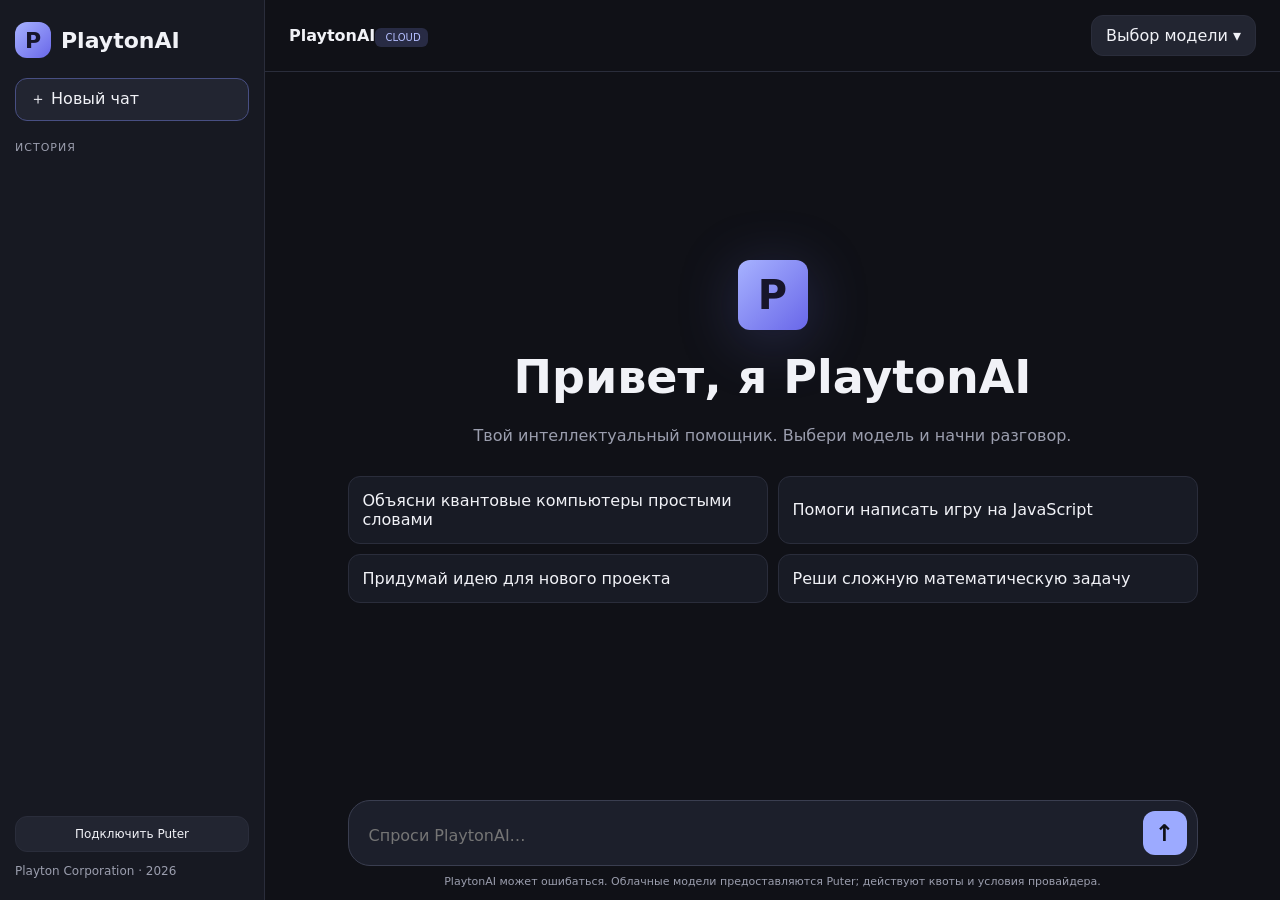
==== index.html @ f28744fa "Initial PlaytonAI web app" ====
<!doctype html>
<html lang="ru">
<head>
<meta charset="utf-8">
<meta name="viewport" content="width=device-width, initial-scale=1">
<meta name="theme-color" content="#101117">
<title>PlaytonAI — интеллектуальный помощник</title>
<link rel="stylesheet" href="style.css">
<script src="https://js.puter.com/v2/"></script>
<script defer src="app.js"></script>
</head>
<body>
<aside id="sidebar">
  <a class="brand" href="./"><span class="logo">P</span> PlaytonAI</a>
  <button id="newChat" class="new">＋ Новый чат</button>
  <small class="label">ИСТОРИЯ</small>
  <div id="history"></div>
  <footer><button id="connect">Подключить Puter</button><span>Playton Corporation · 2026</span></footer>
</aside>
<main>
  <header><button id="menu" aria-label="Меню">☰</button><div><strong>PlaytonAI</strong><span class="version"> CLOUD</span></div><button id="models" title="Выбрать модель">Выбор модели ▾</button></header>
  <div id="conversation" aria-live="polite"></div>
  <section class="composer">
    <div id="status" role="status"></div>
    <form id="form"><textarea id="prompt" rows="1" placeholder="Спроси PlaytonAI…" aria-label="Сообщение" required></textarea><button type="submit" id="send" aria-label="Отправить">↑</button><button type="button" id="stop" hidden>Стоп</button></form>
    <p>PlaytonAI может ошибаться. Облачные модели предоставляются Puter; действуют квоты и условия провайдера.</p>
  </section>
</main>
<dialog id="catalog">
  <div class="dialog-head"><h2>Каталог моделей</h2><button id="close">×</button></div>
  <p id="catalogStatus">Загрузка каталога…</p>
  <input type="search" id="filter" placeholder="Поиск модели или провайдера" aria-label="Поиск модели">
  <div id="modelList"></div>
</dialog>
</body>
</html>
---- style.css ----
:root{color-scheme:dark;--bg:#101117;--panel:#171922;--line:#2a2d3b;--text:#f1f2f7;--muted:#9b9eae;--accent:#9caaff;font-family:Inter,system-ui,-apple-system,sans-serif}*{box-sizing:border-box}body{margin:0;background:var(--bg);color:var(--text);display:flex;height:100dvh;overflow:hidden}button,input,textarea{font:inherit}button{cursor:pointer;border:1px solid var(--line);border-radius:12px;color:var(--text);background:#222531;padding:10px 14px}button:hover{background:#303649}button:disabled{opacity:.5;cursor:wait}#sidebar{width:265px;flex-shrink:0;background:var(--panel);padding:22px 15px;display:flex;flex-direction:column;gap:20px;border-right:1px solid var(--line)}.brand{display:flex;align-items:center;gap:10px;text-decoration:none;color:var(--text);font-weight:800;font-size:22px}.logo{display:grid;place-items:center;width:36px;height:36px;background:linear-gradient(135deg,#a7b2ff,#6967e9);color:#17152b;border-radius:12px;font-weight:900}.new{border-color:#484f83;text-align:left}.label{color:var(--muted);font-size:11px;letter-spacing:1px}#history{overflow:auto;flex:1;display:flex;flex-direction:column;gap:5px}.history-item{display:flex;align-items:center;gap:6px}.history-item>button:first-child{flex:1;min-width:0;text-overflow:ellipsis;overflow:hidden;white-space:nowrap;text-align:left;background:transparent;border-color:transparent}.history-item.active{background:#282d42;border-radius:12px}.history-item>button:last-child{padding:5px 8px;border:none;background:none;color:var(--muted)}footer{display:flex;flex-direction:column;gap:12px;color:var(--muted);font-size:12px}main{flex:1;min-width:0;display:flex;flex-direction:column}header{display:flex;align-items:center;gap:14px;padding:15px 24px;border-bottom:1px solid var(--line)}header>div{flex:1}.version{font-size:10px;background:#282b44;color:#b4beff;padding:4px 7px;border-radius:6px}#models{max-width:46%;white-space:nowrap;overflow:hidden;text-overflow:ellipsis}#menu{display:none}#conversation{flex:1;overflow:auto;padding:20px max(20px,calc((100% - 850px)/2));scroll-behavior:smooth}.welcome{min-height:100%;display:flex;flex-direction:column;justify-content:center;align-items:center;text-align:center}.welcome .logo{width:70px;height:70px;font-size:40px;box-shadow:0 10px 60px #6267c94a}.welcome h1{font-size:clamp(28px,5vw,46px);margin:20px 0 6px}.welcome p{color:var(--muted)}.suggestions{display:grid;grid-template-columns:repeat(2,minmax(0,1fr));gap:10px;margin-top:15px}.suggestions button{text-align:left;background:#181b25;padding:14px}.message{margin:20px 0;line-height:1.65;overflow-wrap:anywhere}.message.user{background:#232638;padding:14px 18px;border-radius:18px 18px 4px 18px;margin-left:auto;width:fit-content;max-width:90%}.message.assistant{padding:12px 0}.author{color:var(--accent);font-weight:700;font-size:12px;margin-bottom:8px}.content{white-space:pre-wrap}.content pre{white-space:pre;overflow:auto;padding:15px;background:#090b10;border-radius:12px;border:1px solid var(--line)}.copy{font-size:12px;margin-top:8px;padding:5px 10px}.composer{padding:10px max(20px,calc((100% - 850px)/2)) 12px}.composer form{background:#1c1f2b;border:1px solid #3a3e50;border-radius:22px;padding:10px;display:flex;align-items:flex-end;gap:10px}.composer textarea{resize:none;flex:1;min-width:0;border:0;background:transparent;color:var(--text);padding:10px;outline:none;max-height:160px}.composer p{font-size:11px;text-align:center;color:var(--muted);margin:9px 0 0}#send{background:var(--accent);color:#101117;font-size:23px;width:44px;height:44px;padding:0;border:none;font-weight:bold}#status{font-size:13px;color:#c6cbf7;padding:0 4px 8px}#status:empty{display:none}dialog{background:var(--panel);border:1px solid var(--line);color:var(--text);width:min(650px,94vw);max-height:85dvh;border-radius:20px;padding:20px}dialog::backdrop{background:#0009}.dialog-head{display:flex;justify-content:space-between;align-items:center}.dialog-head h2{margin:0}#filter{width:100%;background:var(--bg);color:var(--text);border:1px solid var(--line);border-radius:12px;padding:12px}#modelList{display:flex;flex-direction:column;gap:7px;margin-top:12px;max-height:55dvh;overflow:auto}.model{text-align:left;display:flex;flex-direction:column;gap:5px}.model small{color:var(--muted)}.model.selected{border-color:var(--accent)}#catalogStatus{color:var(--muted);font-size:13px}[hidden]{display:none!important}@media(max-width:700px){#sidebar{display:none;position:absolute;z-index:2;left:0;top:0;bottom:0;width:min(290px,85vw);box-shadow:0 0 0 100vmax #0008}#sidebar.open{display:flex}#menu{display:block;padding:8px 12px}header{padding:12px;gap:10px}.version{display:none}#conversation{padding:14px 16px}.composer{padding:8px 12px}.suggestions{grid-template-columns:1fr}}
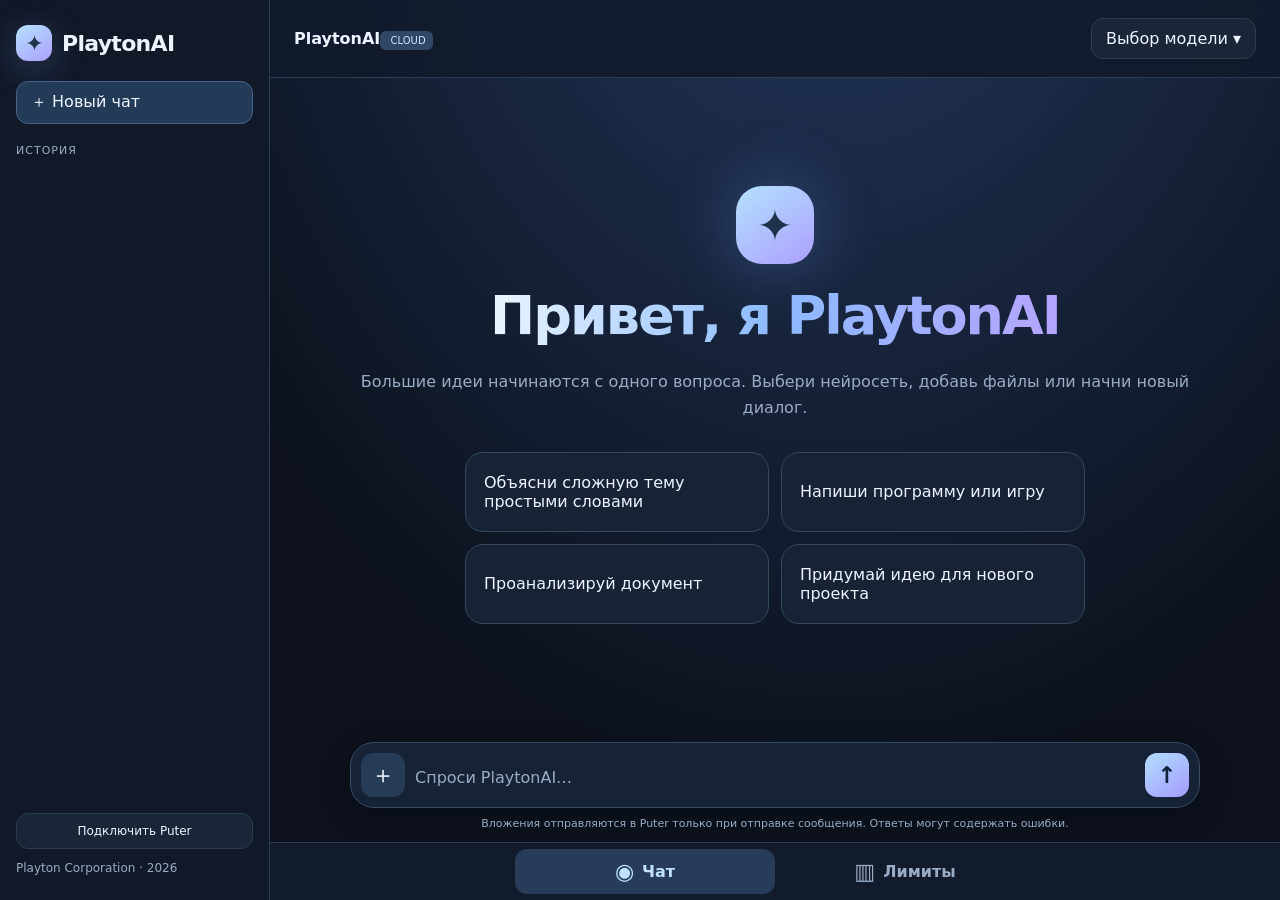
==== commit 7dc2f13e: "PlaytonAI 2.0: design, Markdown, attachments and live usage" ====
--- a/index.html
+++ b/index.html
@@ -5,13 +5,15 @@
 <meta name="viewport" content="width=device-width, initial-scale=1">
 <meta name="theme-color" content="#101117">
 <title>PlaytonAI — интеллектуальный помощник</title>
-<link rel="stylesheet" href="style.css">
+<link rel="stylesheet" href="style.css?v=2">
+<link rel="stylesheet" href="theme.css?v=2">
 <script src="https://js.puter.com/v2/"></script>
-<script defer src="app.js"></script>
+<script defer src="markdown.js?v=2"></script>
+<script defer src="app.js?v=2"></script>
 </head>
 <body>
 <aside id="sidebar">
-  <a class="brand" href="./"><span class="logo">P</span> PlaytonAI</a>
+  <a class="brand" href="./"><span class="logo">✦</span> PlaytonAI</a>
   <button id="newChat" class="new">＋ Новый чат</button>
   <small class="label">ИСТОРИЯ</small>
   <div id="history"></div>
@@ -19,12 +21,27 @@
 </aside>
 <main>
   <header><button id="menu" aria-label="Меню">☰</button><div><strong>PlaytonAI</strong><span class="version"> CLOUD</span></div><button id="models" title="Выбрать модель">Выбор модели ▾</button></header>
+  <section id="chatPage" class="page">
   <div id="conversation" aria-live="polite"></div>
   <section class="composer">
     <div id="status" role="status"></div>
-    <form id="form"><textarea id="prompt" rows="1" placeholder="Спроси PlaytonAI…" aria-label="Сообщение" required></textarea><button type="submit" id="send" aria-label="Отправить">↑</button><button type="button" id="stop" hidden>Стоп</button></form>
-    <p>PlaytonAI может ошибаться. Облачные модели предоставляются Puter; действуют квоты и условия провайдера.</p>
+    <form id="form"><div id="attachments"></div><div class="input-row"><button type="button" id="attach" aria-label="Прикрепить файлы">＋</button><input type="file" id="files" multiple hidden><textarea id="prompt" rows="1" placeholder="Спроси PlaytonAI…" aria-label="Сообщение"></textarea><button type="submit" id="send" aria-label="Отправить">↑</button><button type="button" id="stop" hidden>Стоп</button></div></form>
+    <p>Вложения отправляются в Puter только при отправке сообщения. Ответы могут содержать ошибки.</p>
   </section>
+  </section>
+  <section id="limitsPage" class="page limits" hidden>
+    <div class="limits-inner">
+      <div class="eyebrow">PLAYTONAI · USAGE CENTER</div><h1>Лимиты и квоты</h1>
+      <p class="muted">Данные непосредственно из Puter, без выдуманных ограничений.</p>
+      <div class="toolbar"><button id="refresh">Обновить с сервера</button><a href="https://puter.com/" target="_blank" rel="noopener">Кабинет Puter</a></div>
+      <p id="quotaStatus" class="muted" role="status">Подключи Puter, чтобы получить баланс.</p>
+      <div class="quota-grid"><article class="quota-card"><small>ОСТАТОК НА СЧЁТЕ</small><strong id="balance">—</strong><span>Общий месячный бюджет аккаунта</span><div class="progress"><div id="balanceBar"></div></div></article><article class="quota-card"><small>МЕСЯЧНЫЙ БЮДЖЕТ</small><strong id="monthly">—</strong><span>Данные непосредственно из API</span></article></div>
+      <article class="quota-card"><div class="card-head"><div><small>ВЫБРАННАЯ МОДЕЛЬ</small><h2 id="quotaModel">Выбери модель</h2></div><button id="chooseQuota">Сменить</button></div><div id="modelMetrics" class="metrics"></div><div class="notice"><strong>Остаток запросов у провайдера</strong><p>Не раскрывается публичным API Puter. Это не означает безлимит: внутренние квоты модели могут действовать.</p></div><div id="lastServerEvent" class="notice" hidden></div></article>
+      <article class="quota-card"><h2>Общие ограничения Puter</h2><p class="muted">Для пользователя в приложении, не отдельный счётчик каждой модели.</p><div class="table-scroll"><table><thead><tr><th>Тариф</th><th>Запросов / 10 с</th><th>Одновременно</th></tr></thead><tbody><tr><td>Платный</td><td>200</td><td>20</td></tr><tr><td>Бесплатный</td><td>30</td><td>3</td></tr><tr><td>Гостевой</td><td>20</td><td>2</td></tr></tbody></table></div><a href="https://docs.puter.com/rate-limits-and-quotas/" target="_blank" rel="noopener">Официальная документация</a></article>
+      <article class="quota-card"><h2>Серверный расход приложения</h2><p class="muted">Детализация может обновляться с задержкой.</p><div id="usageTable">Нет данных — подключи аккаунт.</div></article>
+    </div>
+  </section>
+  <nav class="bottom-nav" aria-label="Навигация"><button id="navChat" class="active" aria-current="page"><span>◉</span> Чат</button><button id="navLimits"><span>▥</span> Лимиты</button></nav>
 </main>
 <dialog id="catalog">
   <div class="dialog-head"><h2>Каталог моделей</h2><button id="close">×</button></div>
--- a/theme.css
+++ b/theme.css
@@ -0,0 +1,6 @@
+:root{--bg:#0c111c;--panel:#111928;--line:#2b3c51;--text:#edf4ff;--muted:#9aacc5;--accent:#a0d1ff;--violet:#b3a6ff}
+body{background:radial-gradient(ellipse at 65% -30%,#243b63,transparent 65%),var(--bg)}
+button{background:#1a2638;transition:background .2s,border .2s}button:hover{background:#304561}button:focus-visible,a:focus-visible{outline:2px solid var(--accent)}
+#sidebar{background:#111928f0;width:270px;padding:25px 16px}.brand{letter-spacing:-.7px}.logo{background:linear-gradient(145deg,#b4e1ff,#aca0ff);color:#20324b;box-shadow:0 8px 35px #86aaff40}.new{background:#233b57;border-color:#476389}.history-item.active{background:#243850}header{background:#111b2bd9;backdrop-filter:blur(20px);padding:18px 24px}.version{background:#304866;color:#c7e6ff}.page{display:flex;flex:1;min-height:0;flex-direction:column}.welcome h1{font-size:clamp(32px,5vw,54px);letter-spacing:-2px;background:linear-gradient(90deg,#eaf6ff,#8bbaff,#b6a4ff);background-clip:text;color:transparent}.welcome .logo{font-size:44px;width:78px;height:78px;border-radius:26px;box-shadow:0 0 65px #759fff55}.welcome p{line-height:1.6}.suggestions{width:min(100%,620px);gap:12px}.suggestions button{background:#172335;border:1px solid #334860;padding:18px;min-height:80px;border-radius:18px}
+.message.user{background:#22354e;border:1px solid #38516d;border-radius:20px 20px 5px 20px}.message{line-height:1.7}.author{display:flex;align-items:center;gap:8px;font-size:12px;color:var(--muted)}.author:before{content:"✦";display:grid;place-items:center;width:30px;height:30px;border-radius:10px;color:#10233f;background:linear-gradient(145deg,#b4e1ff,#aca0ff);font-size:20px}.content{white-space:normal}.message.user .content{white-space:pre-wrap}.content p{margin:0 0 12px}.content p:last-child{margin-bottom:0}.content h1,.content h2,.content h3,.content h4{line-height:1.3;margin:20px 0 10px;letter-spacing:-.5px}.content ul,.content ol{padding-left:25px}.content li{margin:5px 0}.content strong{color:#f6faff}.content code{background:#24384e;border:1px solid #364d65;border-radius:6px;padding:2px 5px;color:#c8e5ff;font-family:ui-monospace,Consolas,monospace}.content pre{background:#090e18;line-height:1.5;border-color:#2a4056}.content pre code{background:none;border:0;padding:0;color:#dbeaff}.content blockquote{border-left:3px solid var(--accent);margin:12px 0;padding:8px 15px;background:#1c2a3e;color:#bfd3ee;border-radius:0 10px 10px 0}.content hr{border:0;border-top:1px solid var(--line);margin:22px 0}.content table,.limits table{border-collapse:collapse;width:100%;text-align:left;min-width:300px}.content th,.content td,.limits th,.limits td{padding:10px 12px;border:1px solid var(--line);vertical-align:top}.content th,.limits th{background:#203249}.table-scroll{overflow:auto}.content a,.limits a{color:var(--accent)}.composer form{display:block;background:#162337;border:1px solid #354b68;border-radius:24px;box-shadow:0 8px 28px #03081255}.input-row{display:flex;align-items:flex-end;gap:8px}.composer textarea{padding:10px 2px}.composer textarea::placeholder{color:#9aacc5}#send{background:linear-gradient(145deg,#b0ddff,#a59cff);color:#10223a}#attach{font-size:24px;width:44px;height:44px;padding:0;border:0;background:#263b55}#attachments{display:flex;flex-wrap:wrap;gap:7px;margin:0 4px 8px}#attachments:empty{display:none}.attachment{display:flex;align-items:center;gap:7px;background:#24364d;border:1px solid #3d5879;border-radius:12px;padding:6px;max-width:100%;font-size:12px}.attachment img{width:36px;height:36px;object-fit:cover;border-radius:7px}.attachment span{max-width:155px;overflow:hidden;text-overflow:ellipsis;white-space:nowrap}.attachment button{border:0;background:transparent;padding:3px 6px}.file-tag{display:inline-block;border:1px solid #3c5576;border-radius:10px;padding:5px 8px;font-size:12px;color:#c3dfff;margin:4px 4px 4px 0}.bottom-nav{display:grid;grid-template-columns:1fr 1fr;background:#111b2b;border-top:1px solid var(--line);padding:6px max(14px,calc((100% - 520px)/2)) calc(6px + env(safe-area-inset-bottom))}.bottom-nav button{border:0;background:transparent;color:var(--muted);display:flex;align-items:center;justify-content:center;gap:8px;padding:10px;font-weight:600}.bottom-nav span{font-size:22px}.bottom-nav button.active{background:#263c58;color:#c1e2ff}.limits{overflow:auto}.limits-inner{max-width:900px;width:100%;margin:auto;padding:30px 24px}.limits h1{font-size:36px;letter-spacing:-1.3px;margin:8px 0}.muted{color:var(--muted);font-size:13px;line-height:1.6}.eyebrow{color:#9bc4f4;font-size:11px;font-weight:700;letter-spacing:1.5px}.toolbar{display:flex;align-items:center;flex-wrap:wrap;gap:15px;margin:20px 0}.quota-grid{display:grid;grid-template-columns:1fr 1fr;gap:14px}.quota-card{background:#152234;border:1px solid var(--line);border-radius:20px;padding:20px;margin:12px 0;min-width:0}.quota-card small{color:var(--muted);font-size:11px;letter-spacing:1px}.quota-card>strong{display:block;font-size:clamp(24px,4vw,38px);letter-spacing:-1px;margin:12px 0;color:#a9d4ff}.quota-card>span{font-size:13px;color:var(--muted)}.quota-card h2{font-size:20px;margin:0 0 10px;overflow-wrap:anywhere}.progress{height:7px;background:#24354a;border-radius:7px;margin-top:16px}.progress div{height:100%;width:0;background:linear-gradient(90deg,#99ccff,#a99dfc);border-radius:7px}.card-head{display:flex;justify-content:space-between;gap:12px;align-items:center}.card-head h2{margin:8px 0 15px}.metrics{display:grid;grid-template-columns:repeat(2,minmax(0,1fr));gap:12px}.metric{background:#101a29;padding:12px;border-radius:12px;min-width:0}.metric span{display:block;color:var(--muted);font-size:12px}.metric strong{display:block;font-size:17px;overflow-wrap:anywhere;margin-top:6px}.notice{margin-top:15px;background:#25344b;border-left:3px solid #9db7ff;padding:13px;border-radius:9px}.notice p{margin:5px 0;color:#b6c7dd;font-size:14px;line-height:1.5}.limits table{font-size:13px;margin:12px 0}.limits a{font-size:13px}dialog{background:#142033;border-color:#344e70;border-radius:24px}dialog::backdrop{background:#050a13b8;backdrop-filter:blur(7px)}.model{background:#1b2b40}
+@media(max-width:700px){#sidebar{position:fixed;width:min(290px,85vw);box-shadow:0 0 0 100vmax #0009}header{padding:11px 12px}.suggestions{grid-template-columns:repeat(2,minmax(0,1fr));gap:8px}.suggestions button{font-size:13px;padding:10px;min-height:76px}.welcome h1{font-size:33px}.welcome .logo{width:60px;height:60px;font-size:36px}.welcome p{font-size:14px}.bottom-nav{padding:5px 12px calc(5px + env(safe-area-inset-bottom))}.limits-inner{padding:22px 14px}.quota-grid{grid-template-columns:1fr;gap:0}.quota-card{padding:15px}.metrics{grid-template-columns:repeat(2,minmax(0,1fr))}.attachment span{max-width:105px}}
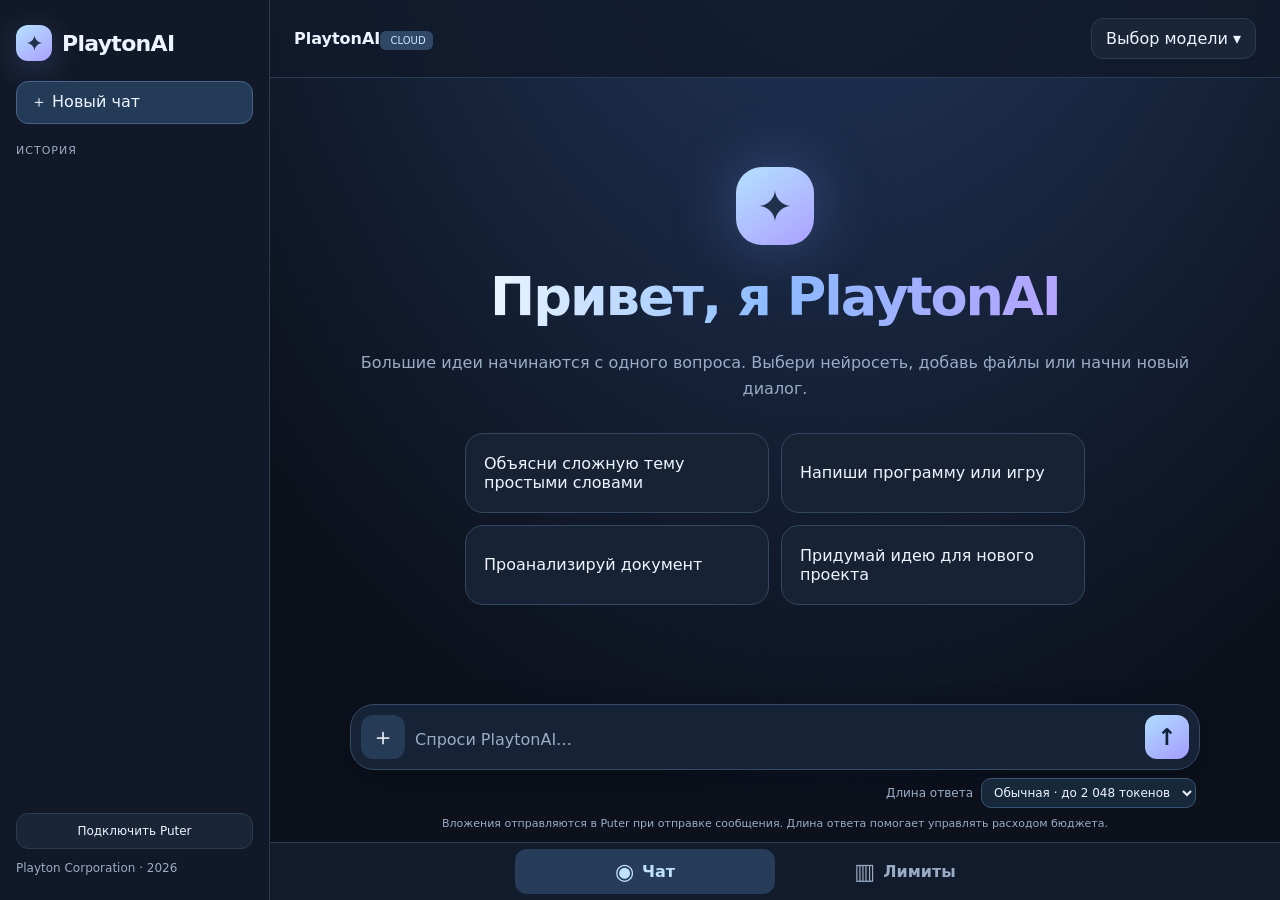
==== commit 4ca20f33: "PlaytonAI 2.1: restore provider fallback and configurable response length" ====
--- a/index.html
+++ b/index.html
@@ -6,10 +6,10 @@
 <meta name="theme-color" content="#101117">
 <title>PlaytonAI — интеллектуальный помощник</title>
 <link rel="stylesheet" href="style.css?v=2">
-<link rel="stylesheet" href="theme.css?v=2">
+<link rel="stylesheet" href="theme.css?v=2.1">
 <script src="https://js.puter.com/v2/"></script>
 <script defer src="markdown.js?v=2"></script>
-<script defer src="app.js?v=2"></script>
+<script defer src="app.js?v=2.1"></script>
 </head>
 <body>
 <aside id="sidebar">
@@ -26,7 +26,8 @@
   <section class="composer">
     <div id="status" role="status"></div>
     <form id="form"><div id="attachments"></div><div class="input-row"><button type="button" id="attach" aria-label="Прикрепить файлы">＋</button><input type="file" id="files" multiple hidden><textarea id="prompt" rows="1" placeholder="Спроси PlaytonAI…" aria-label="Сообщение"></textarea><button type="submit" id="send" aria-label="Отправить">↑</button><button type="button" id="stop" hidden>Стоп</button></div></form>
-    <p>Вложения отправляются в Puter только при отправке сообщения. Ответы могут содержать ошибки.</p>
+    <div class="generation-controls"><label for="answerLength">Длина ответа</label><select id="answerLength"><option value="2048">Обычная · до 2 048 токенов</option><option value="1024">Экономная · до 1 024</option><option value="4096">Подробная · до 4 096</option><option value="16384">Длинная · до 16 384</option><option value="auto">Максимум модели</option></select></div>
+    <p>Вложения отправляются в Puter при отправке сообщения. Длина ответа помогает управлять расходом бюджета.</p>
   </section>
   </section>
   <section id="limitsPage" class="page limits" hidden>
--- a/theme.css
+++ b/theme.css
@@ -1,4 +1,5 @@
 :root{--bg:#0c111c;--panel:#111928;--line:#2b3c51;--text:#edf4ff;--muted:#9aacc5;--accent:#a0d1ff;--violet:#b3a6ff}
+.generation-controls{display:flex;justify-content:flex-end;align-items:center;gap:8px;margin:8px 4px 0;color:var(--muted);font-size:12px}.generation-controls select{max-width:70%;color:var(--text);background:#18283b;border:1px solid #385271;border-radius:10px;padding:6px 8px;font:inherit}.generation-controls select:focus-visible{outline:2px solid var(--accent)}
 body{background:radial-gradient(ellipse at 65% -30%,#243b63,transparent 65%),var(--bg)}
 button{background:#1a2638;transition:background .2s,border .2s}button:hover{background:#304561}button:focus-visible,a:focus-visible{outline:2px solid var(--accent)}
 #sidebar{background:#111928f0;width:270px;padding:25px 16px}.brand{letter-spacing:-.7px}.logo{background:linear-gradient(145deg,#b4e1ff,#aca0ff);color:#20324b;box-shadow:0 8px 35px #86aaff40}.new{background:#233b57;border-color:#476389}.history-item.active{background:#243850}header{background:#111b2bd9;backdrop-filter:blur(20px);padding:18px 24px}.version{background:#304866;color:#c7e6ff}.page{display:flex;flex:1;min-height:0;flex-direction:column}.welcome h1{font-size:clamp(32px,5vw,54px);letter-spacing:-2px;background:linear-gradient(90deg,#eaf6ff,#8bbaff,#b6a4ff);background-clip:text;color:transparent}.welcome .logo{font-size:44px;width:78px;height:78px;border-radius:26px;box-shadow:0 0 65px #759fff55}.welcome p{line-height:1.6}.suggestions{width:min(100%,620px);gap:12px}.suggestions button{background:#172335;border:1px solid #334860;padding:18px;min-height:80px;border-radius:18px}
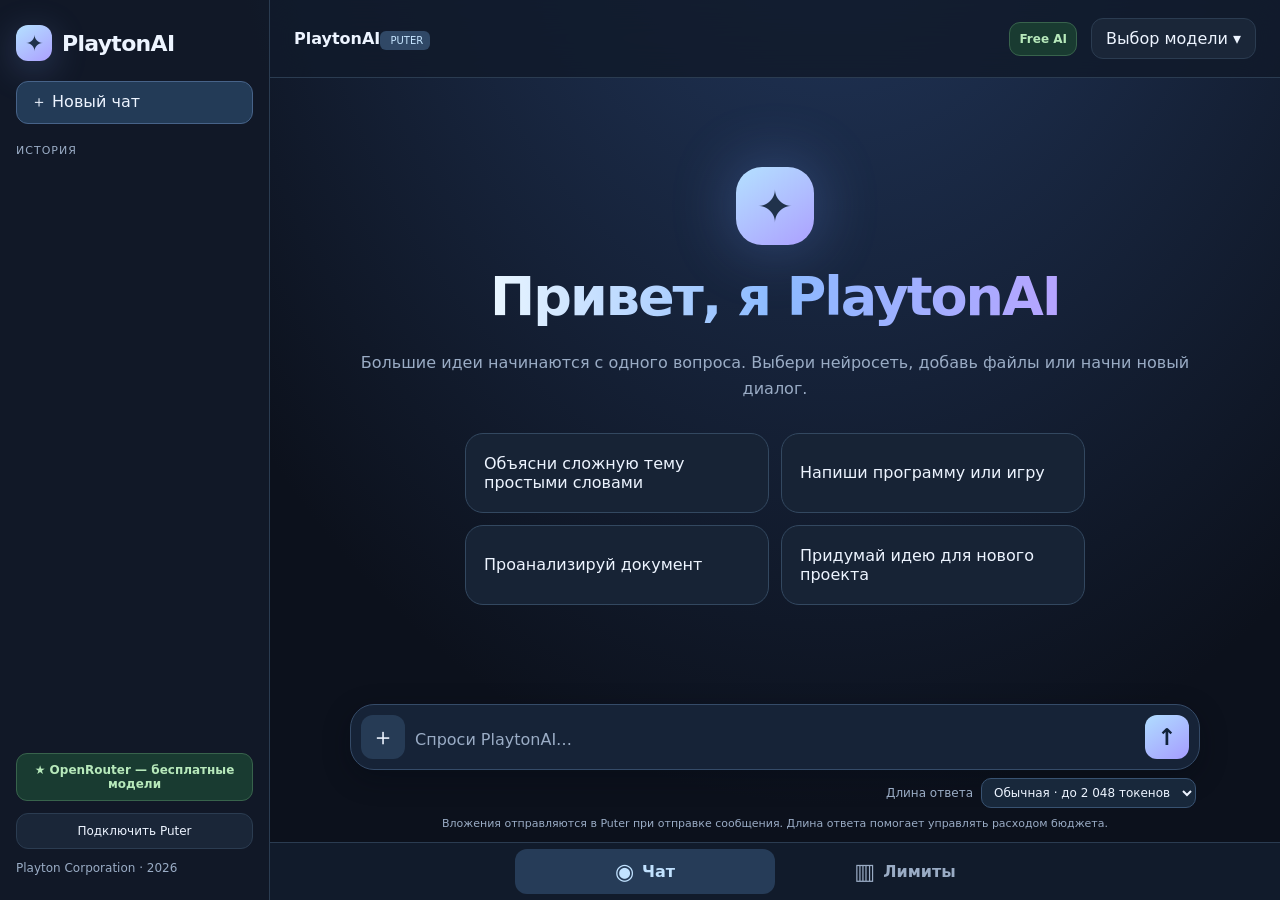
==== commit 61194fd1: "Add PlaytonAI OpenRouter free mode with secure OAuth and live quotas" ====
--- a/index.html
+++ b/index.html
@@ -17,10 +17,10 @@
   <button id="newChat" class="new">＋ Новый чат</button>
   <small class="label">ИСТОРИЯ</small>
   <div id="history"></div>
-  <footer><button id="connect">Подключить Puter</button><span>Playton Corporation · 2026</span></footer>
+  <footer><a class="switch-provider" href="free.html">★ OpenRouter — бесплатные модели</a><button id="connect">Подключить Puter</button><span>Playton Corporation · 2026</span></footer>
 </aside>
 <main>
-  <header><button id="menu" aria-label="Меню">☰</button><div><strong>PlaytonAI</strong><span class="version"> CLOUD</span></div><button id="models" title="Выбрать модель">Выбор модели ▾</button></header>
+  <header><button id="menu" aria-label="Меню">☰</button><div><strong>PlaytonAI</strong><span class="version"> PUTER</span></div><a class="provider-top" href="free.html">Free AI</a><button id="models" title="Выбрать модель">Выбор модели ▾</button></header>
   <section id="chatPage" class="page">
   <div id="conversation" aria-live="polite"></div>
   <section class="composer">
--- a/theme.css
+++ b/theme.css
@@ -1,4 +1,5 @@
 :root{--bg:#0c111c;--panel:#111928;--line:#2b3c51;--text:#edf4ff;--muted:#9aacc5;--accent:#a0d1ff;--violet:#b3a6ff}
+.switch-provider,.provider-top{display:inline-block;text-decoration:none;color:#b7e9bb;border:1px solid #38634c;background:#193b31;padding:9px;border-radius:11px;font-size:12px;text-align:center;font-weight:700}.provider-top{flex-shrink:0}.free-status{font-size:13px;color:#b7e9bb}.free-key{width:100%;font:inherit;padding:12px;border:1px solid #415773;border-radius:10px;background:#0c111c;color:var(--text)}.free-controls{display:flex;flex-wrap:wrap;gap:8px;margin-top:12px}.free-controls button{flex:1}.free-chat-image{max-width:180px;max-height:120px;object-fit:contain;border-radius:10px;display:block}
 .generation-controls{display:flex;justify-content:flex-end;align-items:center;gap:8px;margin:8px 4px 0;color:var(--muted);font-size:12px}.generation-controls select{max-width:70%;color:var(--text);background:#18283b;border:1px solid #385271;border-radius:10px;padding:6px 8px;font:inherit}.generation-controls select:focus-visible{outline:2px solid var(--accent)}
 body{background:radial-gradient(ellipse at 65% -30%,#243b63,transparent 65%),var(--bg)}
 button{background:#1a2638;transition:background .2s,border .2s}button:hover{background:#304561}button:focus-visible,a:focus-visible{outline:2px solid var(--accent)}
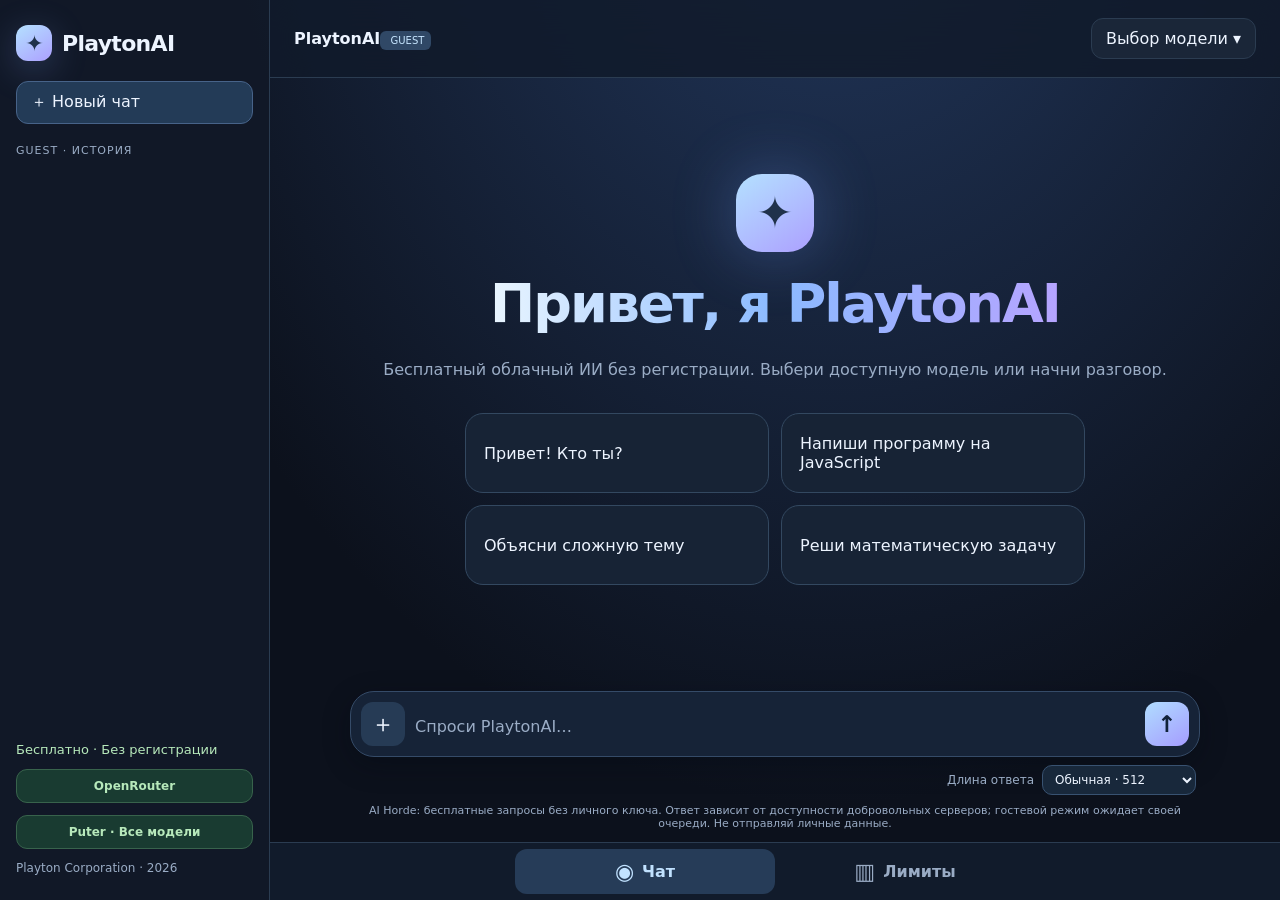
==== commit a5cd721e: "PlaytonAI Guest: official anonymous AI Horde chat and live model catalog" ====
--- a/index.html
+++ b/index.html
@@ -3,6 +3,7 @@
 <head>
 <meta charset="utf-8">
 <meta name="viewport" content="width=device-width, initial-scale=1">
+<meta http-equiv="refresh" content="0; url=guest.html">
 <meta name="theme-color" content="#101117">
 <title>PlaytonAI — интеллектуальный помощник</title>
 <link rel="stylesheet" href="style.css?v=2">
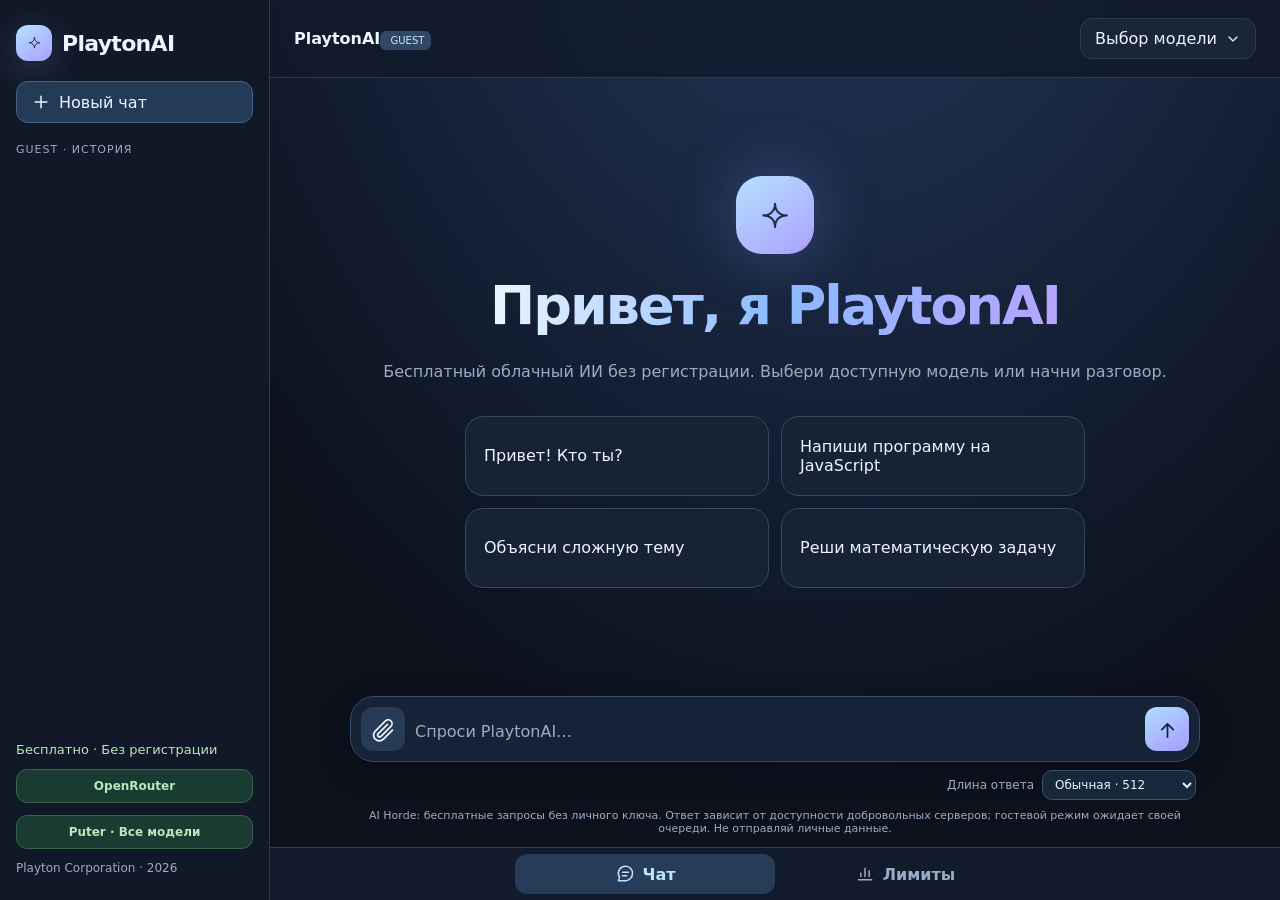
==== commit b955c807: "Replace keyboard symbols with consistent SVG icons" ====
--- a/index.html
+++ b/index.html
@@ -11,6 +11,7 @@
 <script src="https://js.puter.com/v2/"></script>
 <script defer src="markdown.js?v=2"></script>
 <script defer src="app.js?v=2.1"></script>
+<script defer src="icons.js?v=1"></script>
 </head>
 <body>
 <aside id="sidebar">
